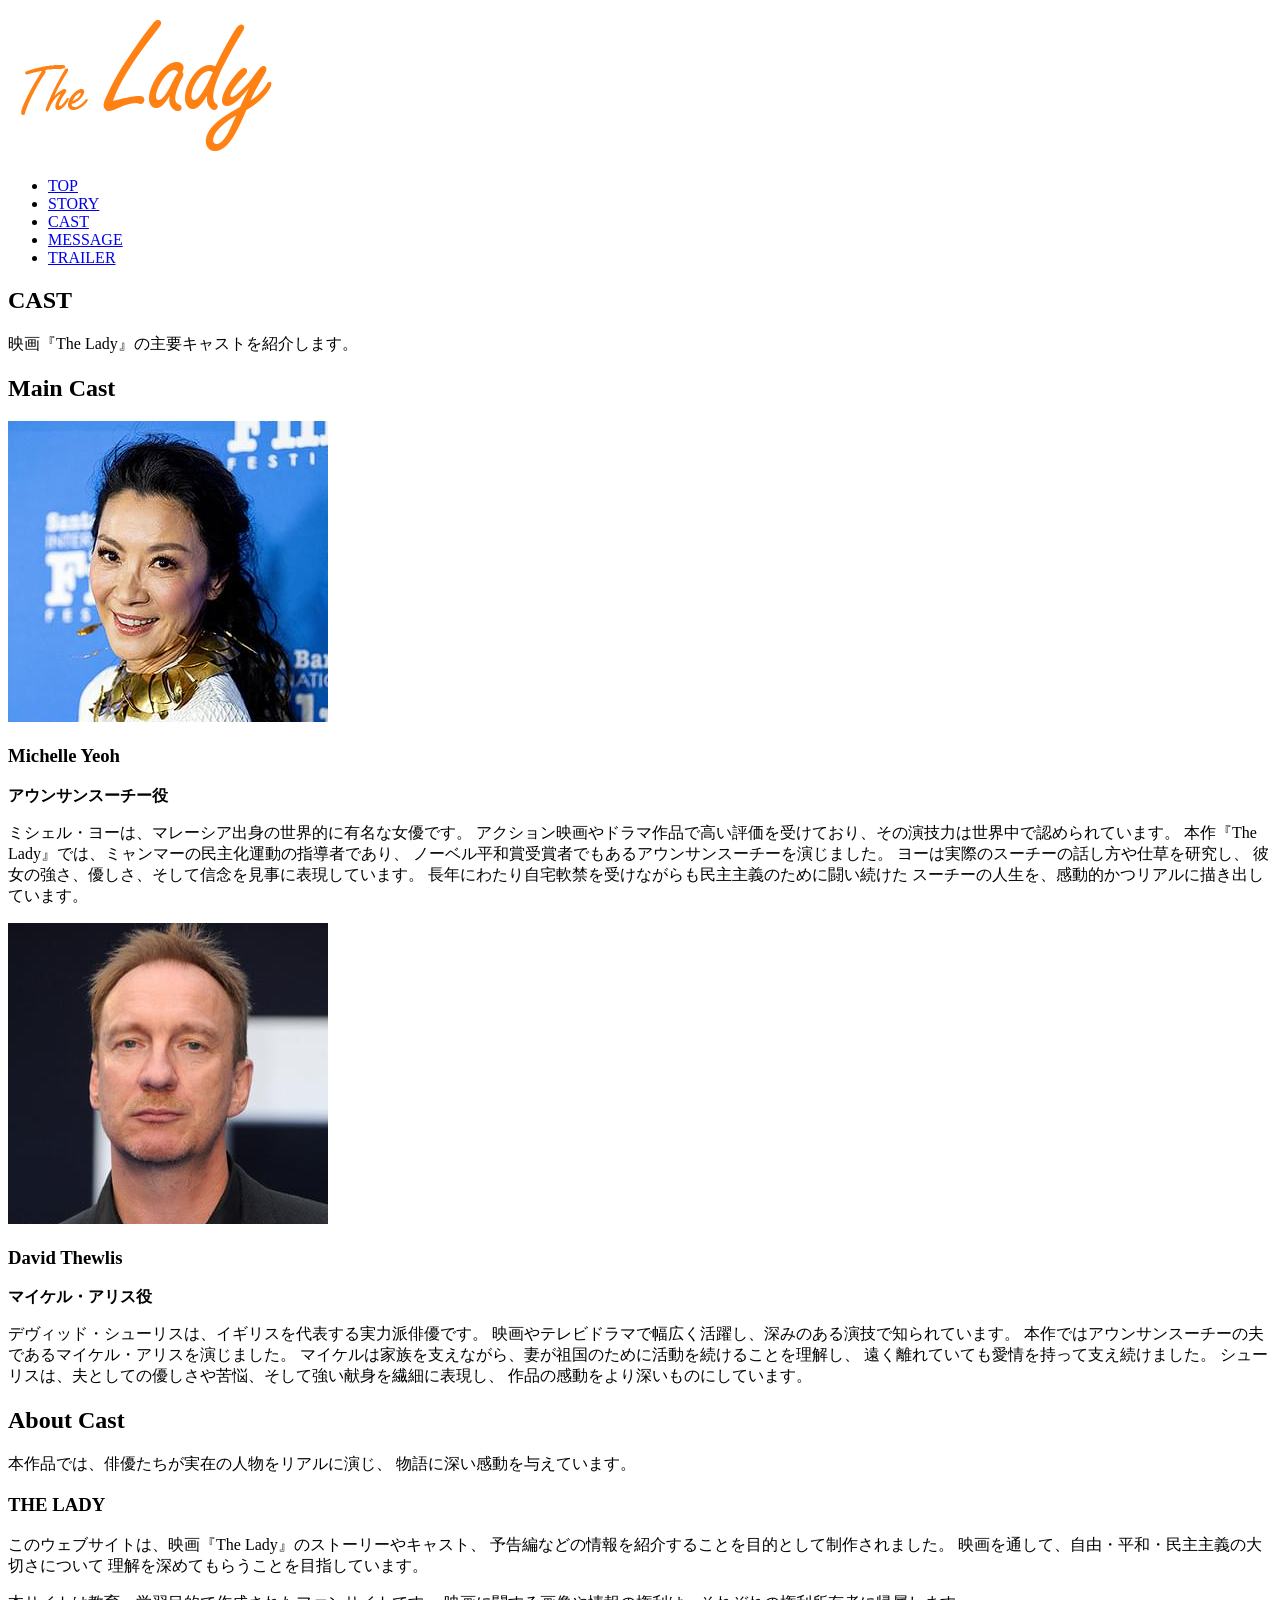
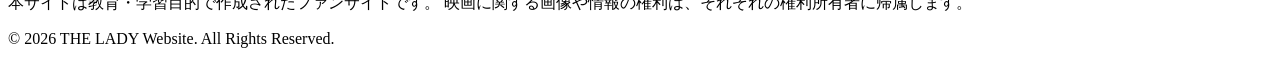
==== cast.html @ 99a58f1d "Add files via upload" ====
<!DOCTYPE html>
<html lang="ja">
<head>
    <meta charset="UTF-8">
    <meta name="viewport" content="width=device-width, initial-scale=1.0">
    <title>CAST | THE LADY</title>
<link rel="stylesheet" href="CSS/style.css">
</head>
<body>
<header>
    <nav class="navbar">
        <h1><a href="index.html"><img src="images/logo.png" alt="logo"></a></h1>    <ul>
        <li><a href="index.html">TOP</a></li>
        <li><a href="story.html">STORY</a></li>
        <li><a href="cast.html">CAST</a></li>
        <li><a href="message.html">MESSAGE</a></li>
        <li><a href="trailer.html">TRAILER</a></li>
    </ul>
</nav>
</header>
<main>
<section class="intro">
<h1>CAST</h1>
<p>映画『The Lady』の主要キャストを紹介します。</p>
</section>
<section class="features">
<h2>Main Cast</h2>
<div class="cards">
<div class="card">
    <img src="images/michelle.jpg" alt="Michelle Yeoh">
    <h3>Michelle Yeoh</h3>
    <p><strong>アウンサンスーチー役</strong></p>
    <p>
        ミシェル・ヨーは、マレーシア出身の世界的に有名な女優です。
        アクション映画やドラマ作品で高い評価を受けており、その演技力は世界中で認められています。
        本作『The Lady』では、ミャンマーの民主化運動の指導者であり、
        ノーベル平和賞受賞者でもあるアウンサンスーチーを演じました。
        ヨーは実際のスーチーの話し方や仕草を研究し、
        彼女の強さ、優しさ、そして信念を見事に表現しています。
        長年にわたり自宅軟禁を受けながらも民主主義のために闘い続けた
        スーチーの人生を、感動的かつリアルに描き出しています。
    </p>
</div>
<div class="card">
    <img src="images/david.jpg" alt="David Thewlis">
    <h3>David Thewlis</h3>
    <p><strong>マイケル・アリス役</strong></p>
    <p>
        デヴィッド・シューリスは、イギリスを代表する実力派俳優です。
        映画やテレビドラマで幅広く活躍し、深みのある演技で知られています。
        本作ではアウンサンスーチーの夫であるマイケル・アリスを演じました。
        マイケルは家族を支えながら、妻が祖国のために活動を続けることを理解し、
        遠く離れていても愛情を持って支え続けました。
        シューリスは、夫としての優しさや苦悩、そして強い献身を繊細に表現し、
        作品の感動をより深いものにしています。
    </p>
</div>
</div>
</section>
<section class="reason">
<h2>About Cast</h2>
<p>
    本作品では、俳優たちが実在の人物をリアルに演じ、
    物語に深い感動を与えています。
</p>
</section>
</main>
<footer>
    <div class="footer-content">
        <h3>THE LADY</h3>
        <p>
            このウェブサイトは、映画『The Lady』のストーリーやキャスト、
            予告編などの情報を紹介することを目的として制作されました。
            映画を通して、自由・平和・民主主義の大切さについて
            理解を深めてもらうことを目指しています。
        </p>
    <p>
        本サイトは教育・学習目的で作成されたファンサイトです。
        映画に関する画像や情報の権利は、それぞれの権利所有者に帰属します。
    </p>
    <p>© 2026 THE LADY Website. All Rights Reserved.</p>
</div>
</footer>
</body>
</html>
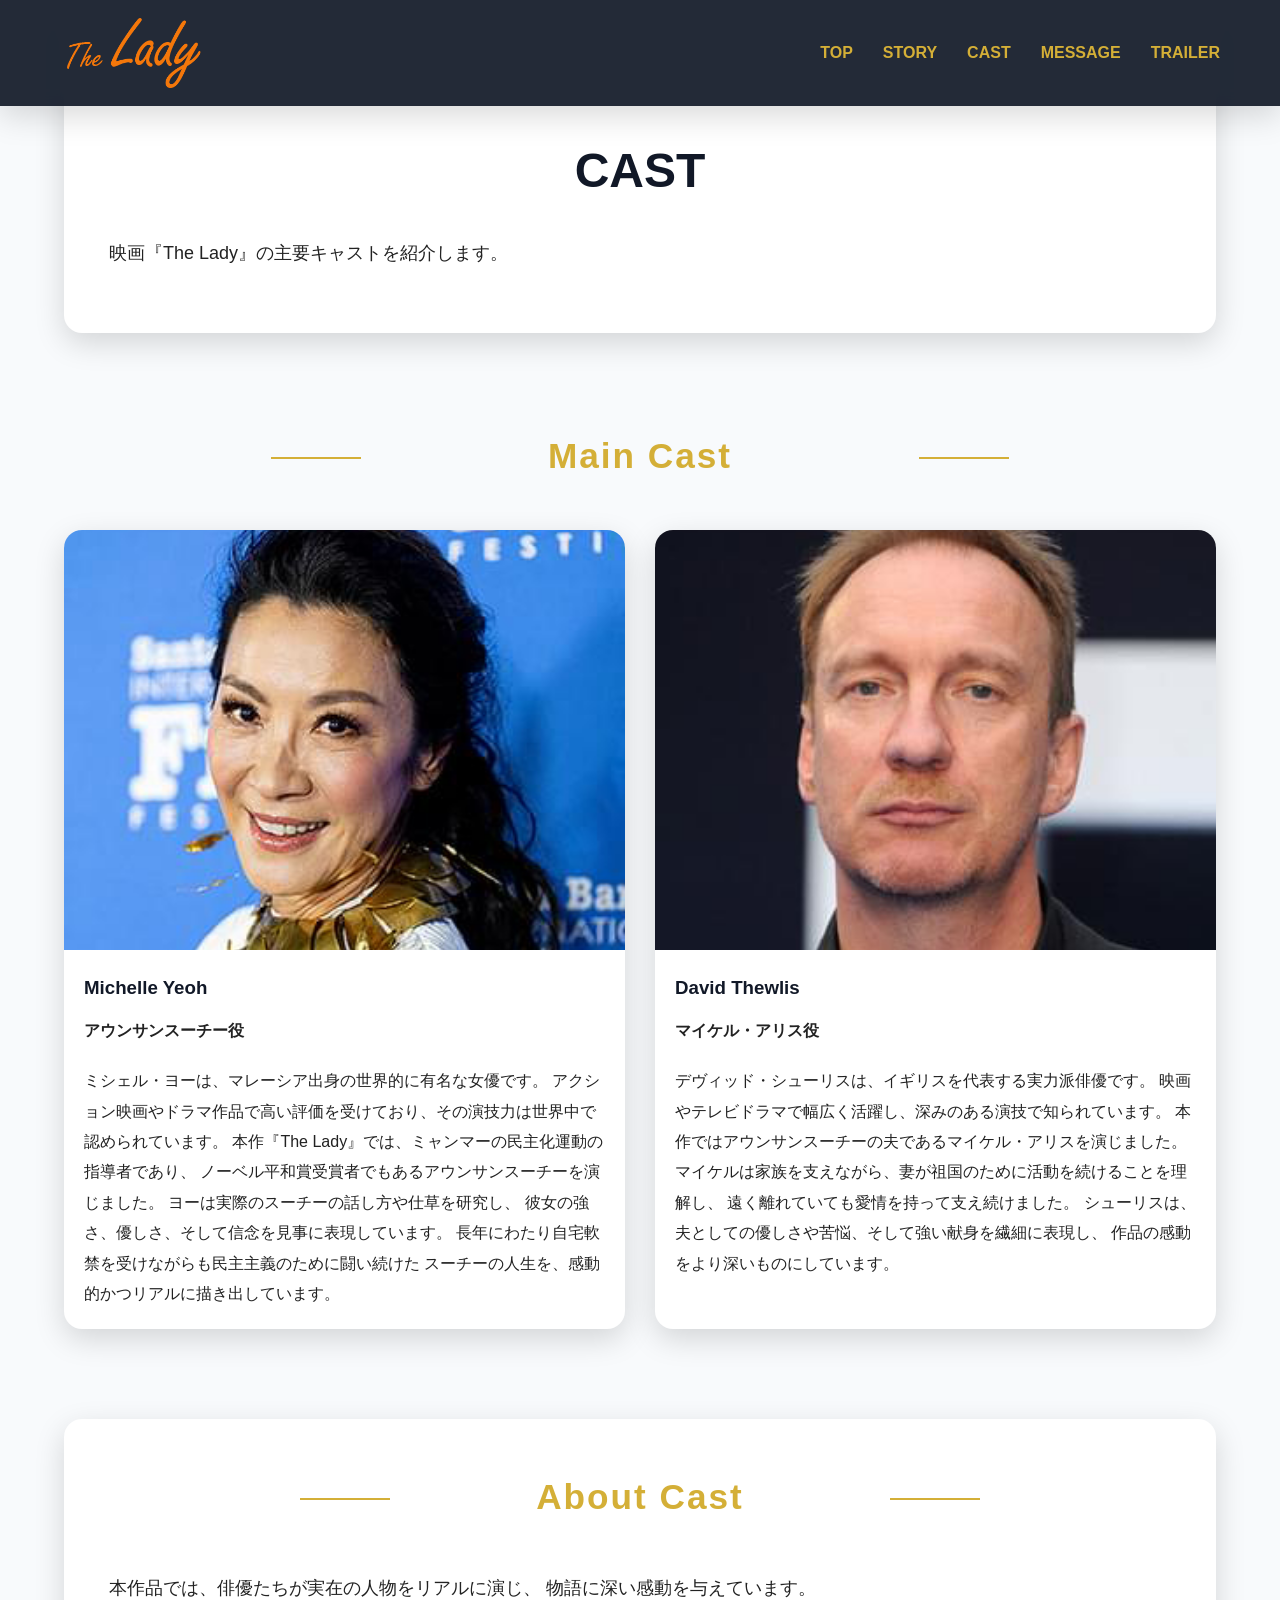
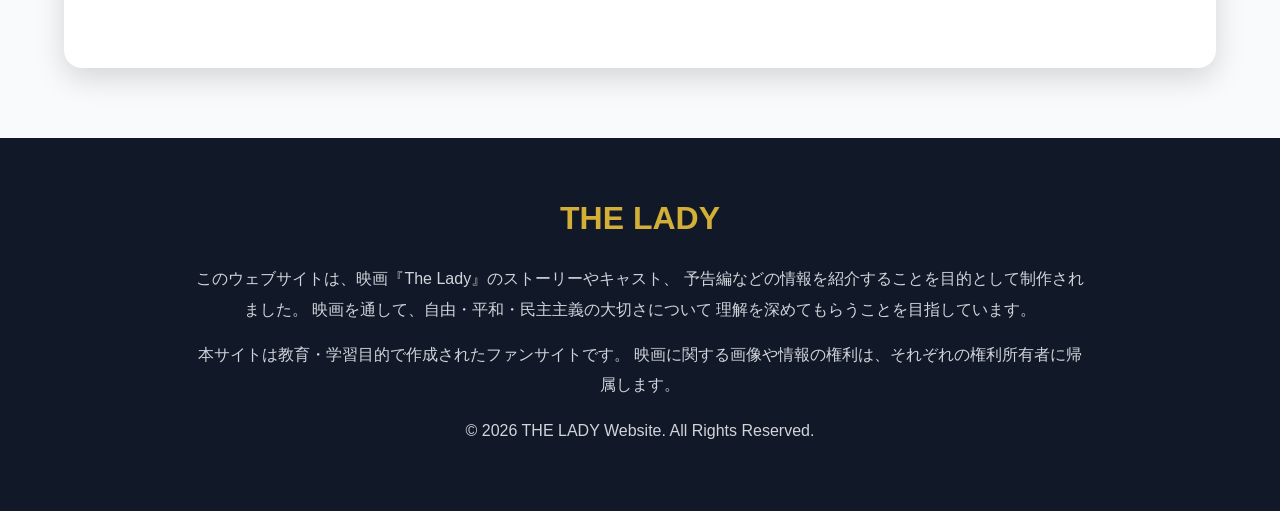
==== commit 29f9480a: "Update cast.html" ====
--- a/cast.html
+++ b/cast.html
@@ -4,7 +4,7 @@
     <meta charset="UTF-8">
     <meta name="viewport" content="width=device-width, initial-scale=1.0">
     <title>CAST | THE LADY</title>
-<link rel="stylesheet" href="CSS/style.css">
+<link rel="stylesheet" href="css/style.css">
 </head>
 <body>
 <header>
@@ -82,4 +82,4 @@
 </div>
 </footer>
 </body>
-</html>+</html>
--- a/css/style.css
+++ b/css/style.css
@@ -0,0 +1,583 @@
+/* ==========================================
+THE LADY WEBSITE
+Professional Movie Presentation Design
+Theme: Freedom • Hope • Peace
+========================================== */
+
+/* ==========================================
+ROOT VARIABLES
+Easy theme management
+========================================== */
+
+:root{
+
+    --primary:#111827;
+    --secondary:#1f2937;
+
+    --gold:#D4AF37;
+    --gold-light:#f4d36b;
+
+    --white:#ffffff;
+    --off-white:#f8fafc;
+
+    --text:#222222;
+    --text-light:#666666;
+
+    --shadow:0 10px 30px rgba(0,0,0,.15);
+
+    --radius:18px;
+
+    --transition:.35s ease;
+}
+
+/* ==========================================
+RESET
+========================================== */
+
+*{
+    margin:0;
+    padding:0;
+    box-sizing:border-box;
+}
+
+html{
+    scroll-behavior:smooth;
+}
+
+body{
+    font-family:
+    "Yu Gothic",
+    "YuGothic",
+    sans-serif;
+
+    background:var(--off-white);
+
+    color:var(--text);
+
+    line-height:1.9;
+}
+
+/* ==========================================
+GLOBAL ELEMENTS
+========================================== */
+
+img{
+    display:block;
+    max-width:100%;
+}
+
+a{
+    text-decoration:none;
+}
+
+section{
+    width:90%;
+    max-width:1200px;
+    margin:auto;
+    padding:90px 0;
+}
+
+/* ==========================================
+TITLE DESIGN
+Example:
+──── 映画紹介 ────
+========================================== */
+
+h2{
+
+    text-align:center;
+
+    font-size:2.2rem;
+
+    color:var(--gold);
+
+    margin-bottom:40px;
+
+    position:relative;
+
+    letter-spacing:2px;
+}
+
+h2::before,
+h2::after{
+
+    content:"";
+
+    position:absolute;
+
+    top:50%;
+
+    width:90px;
+
+    height:2px;
+
+    background:var(--gold);
+}
+
+h2::before{
+    left:18%;
+}
+
+h2::after{
+    right:18%;
+}
+
+/* ==========================================
+NAVIGATION BAR
+========================================== */
+
+.navbar{
+
+    position:fixed;
+
+    top:0;
+
+    left:0;
+
+    width:100%;
+
+    display:flex;
+
+    justify-content:space-between;
+
+    align-items:center;
+
+    padding:18px 60px;
+
+    background:rgba(17,24,39,.92);
+
+    backdrop-filter:blur(10px);
+
+    z-index:1000;
+
+    box-shadow:var(--shadow);
+}
+
+.navbar h1 img{
+
+    max-height:70px;
+
+    width:auto;
+}
+
+.navbar ul{
+
+    display:flex;
+
+    list-style:none;
+
+    gap:30px;
+}
+
+.navbar a{
+
+    color:var(--gold);
+
+    font-weight:600;
+
+    transition:var(--transition);
+}
+
+.navbar a:hover{
+
+    color:white;
+}
+
+/* ==========================================
+HERO SECTION
+========================================== */
+
+.hero{
+
+    width:100%;
+
+    height: 180vh;
+
+    display:flex;
+
+    justify-content:center;
+
+    align-items:flex-start;
+
+    padding-top: 250px;
+
+    border-radius: var(--radius);
+
+    text-align:center;
+
+    background:
+    url("../images/hero.jpg");
+
+    background-size:cover;
+
+    background-position:center -5%;
+}
+
+.hero-text{
+
+    padding:20px;
+    margin-top: -10px;
+}
+
+.hero h2{
+
+    color:white;
+
+    font-size:clamp(2.5rem,5vw,4.8rem);
+
+    margin-bottom:20px;
+
+    text-shadow:0 5px 15px rgba(0,0,0,.5);
+}
+
+.hero h2::before,
+.hero h2::after{
+    display:none;
+}
+
+.hero p{
+
+    color:white;
+
+    font-size:1.3rem;
+
+    text-shadow:0 3px 10px rgba(0,0,0,.5);
+}
+
+/* ==========================================
+INTRO / REASON / AWARDS
+========================================== */
+
+.intro,
+.reason,
+.awards,
+.movie-info{
+
+    background:white;
+
+    padding:45px;
+
+    border-radius:var(--radius);
+
+    box-shadow:var(--shadow);
+}
+
+.intro p,
+.reason p,
+.awards p,
+.movie-info p{
+
+    font-size:18px;
+
+    margin-bottom:18px;
+
+    text-align:justify;
+}
+
+/* ==========================================
+PAGE TITLE
+========================================== */
+
+.intro h1{
+
+    text-align:center;
+
+    font-size:3rem;
+
+    color:var(--primary);
+
+    margin-top:80px;
+
+    margin-bottom:20px;
+}
+
+/* ==========================================
+STORY DETAIL
+========================================== */
+
+.story-detail{
+
+    display:flex;
+
+    gap:40px;
+
+    align-items:center;
+}
+
+.story-image{
+
+    flex:1;
+}
+
+.story-image img{
+
+    border-radius:var(--radius);
+
+    box-shadow:var(--shadow);
+}
+
+.story-text{
+
+    flex:1;
+}
+
+.story-text h2{
+
+    text-align:left;
+}
+
+.story-text h2::before,
+.story-text h2::after{
+    display:none;
+}
+
+.story-text p{
+
+    margin-bottom:15px;
+}
+
+/* ==========================================
+CAST CARDS
+========================================== */
+
+.cards{
+
+    display:grid;
+
+    grid-template-columns:
+    repeat(auto-fit,minmax(320px,1fr));
+
+    gap:30px;
+}
+
+.card{
+
+    background:white;
+
+    border-radius:var(--radius);
+
+    overflow:hidden;
+
+    box-shadow:var(--shadow);
+
+    transition:var(--transition);
+}
+
+.card:hover{
+
+    transform:translateY(-10px);
+}
+
+.card img{
+
+    width:100%;
+
+    height:420px;
+
+    object-fit:cover;
+}
+
+.card h3{
+
+    color:var(--primary);
+
+    margin:20px 20px 10px;
+}
+
+.card p{
+
+    padding:0 20px 20px;
+}
+
+/* ==========================================
+GALLERY SECTION
+========================================== */
+
+.gallery-container{
+
+    display:grid;
+
+    grid-template-columns:repeat(3,1fr);
+
+    gap:20px;
+}
+
+.gallery-container img{
+
+    width:100%;
+
+    height:260px;
+
+    object-fit:cover;
+
+    border-radius:var(--radius);
+
+    box-shadow:var(--shadow);
+
+    transition:var(--transition);
+}
+
+.gallery-container img:hover{
+
+    transform:scale(1.04);
+}
+
+/* ==========================================
+trailer / VIDEO SECTION
+========================================== */
+
+.btn {
+
+    display: inline-block;
+    padding: 10px 20px;
+    background: red;
+    color: white;
+    text-decoration: none;
+    border-radius: 5px;
+    
+}
+
+.video-container{
+
+    text-align:center;
+}
+
+.video-container iframe{
+
+    width:100%;
+
+    max-width:900px;
+
+    height:500px;
+
+    border:none;
+
+    border-radius:var(--radius);
+
+    box-shadow:var(--shadow);
+}
+
+/* ==========================================
+FOOTER
+========================================== */
+
+footer{
+
+    background:var(--primary);
+
+    color:white;
+
+    margin-top:70px;
+
+    padding:50px 20px;
+}
+
+.footer-content{
+
+    max-width:900px;
+
+    margin:auto;
+
+    text-align:center;
+}
+
+.footer-content h3{
+
+    color:var(--gold);
+
+    margin-bottom:15px;
+
+    font-size:2rem;
+}
+
+.footer-content p{
+
+    color:#d1d5db;
+
+    margin-bottom:15px;
+}
+
+/* ==========================================
+RESPONSIVE DESIGN
+========================================== */
+
+@media(max-width:768px){
+
+    .navbar{
+
+        flex-direction:column;
+
+        padding:15px;
+    }
+
+    .navbar ul{
+
+        gap:15px;
+
+        flex-wrap:wrap;
+
+        justify-content:center;
+    }
+
+    h2{
+
+        font-size:1.7rem;
+    }
+
+    h2::before,
+    h2::after{
+
+        width:40px;
+    }
+
+    h2::before{
+        left:5%;
+    }
+
+    h2::after{
+        right:5%;
+    }
+
+    .story-detail{
+
+        flex-direction:column;
+    }
+
+    .gallery-container{
+
+        grid-template-columns:1fr;
+    }
+
+    .video-container iframe{
+
+        height:250px;
+    }
+
+    .hero h2{
+
+        font-size:2.4rem;
+    }
+
+    .hero p{
+
+        font-size:1rem;
+    }
+
+    .intro,
+    .reason,
+    .awards,
+    .movie-info{
+
+        padding:30px;
+    }
+
+    section{
+
+        padding:70px 0;
+    }
+
+    .card img{
+
+        height:320px;
+    }
+}
